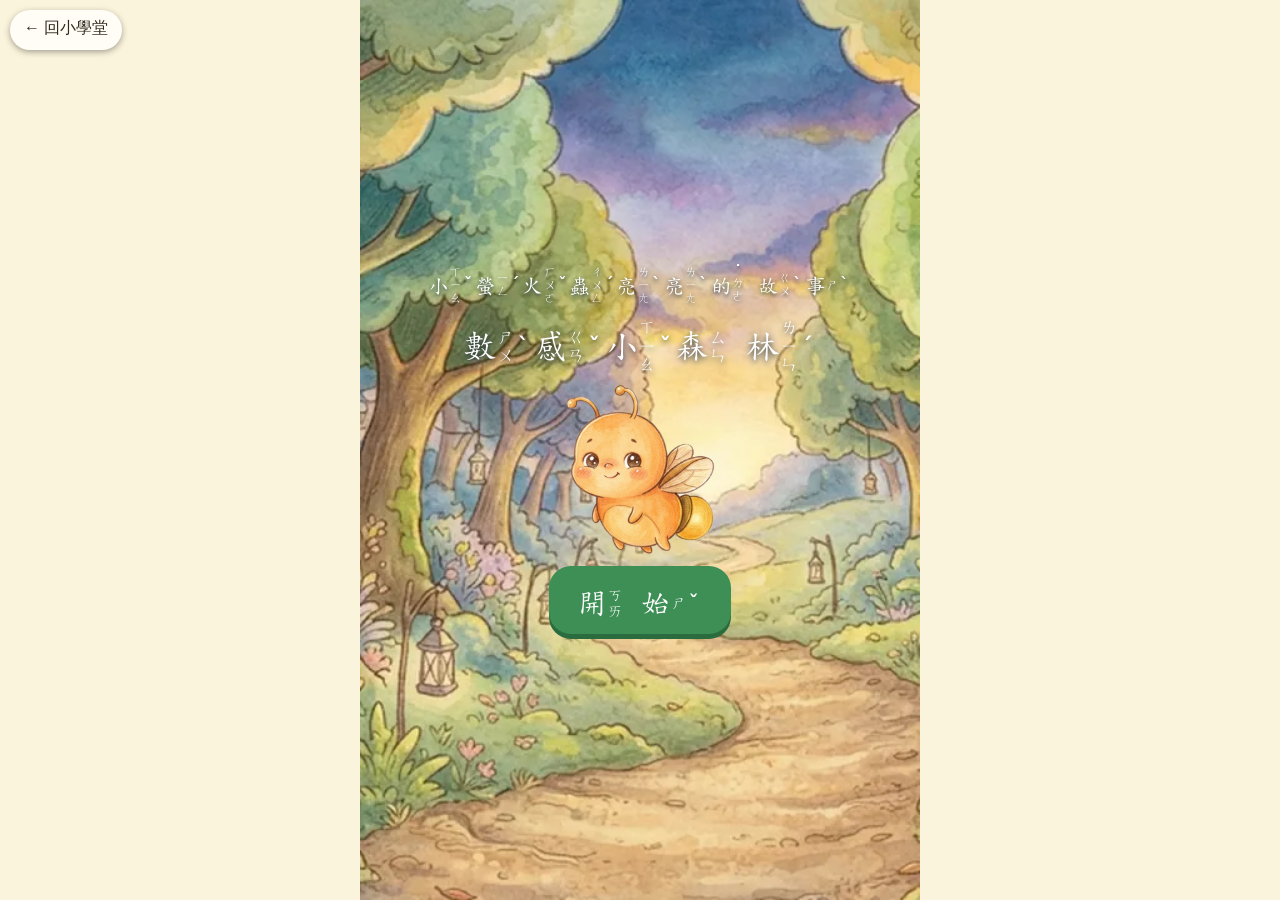
==== g1/index.html @ bee9486f "更新網站 2026-11-02 22:25 Co-Authored-By: Claude Opus 5.5 <noreply@anthropic.com>" ====
<!doctype html>
<html lang="zh-Hant">
<head>
<meta charset="utf-8">
<meta name="viewport" content="width=device-width,initial-scale=1,viewport-fit=cover,user-scalable=no">
<meta name="theme-color" content="#3e8f55">
<title>數感小森林</title>
<link rel="stylesheet" href="style.css?v=202611022225">
</head>
<body>
<main id="app"></main>
<script>window.APP_V="202611022225"</script>
<script src="zy.js?v=202611022225"></script>
<script src="quiz.js?v=202611022225"></script>
<script src="logic.js?v=202611022225"></script>
<script src="story.js?v=202611022225"></script>
<script src="game.js?v=202611022225"></script>
<style>#to-school{position:fixed;left:10px;top:10px;z-index:9999;padding:8px 14px;min-height:40px;border-radius:999px;background:#fffdf6;color:#33291f;font:16px sans-serif;text-decoration:none;box-shadow:0 2px 6px rgba(0,0,0,.35)}</style>
<a id="to-school" href="../" hidden>← 回小學堂</a>
<script>(function(){var a=document.getElementById('to-school');function u(){a.hidden=!document.querySelector('.kicker')}new MutationObserver(u).observe(document.body,{childList:true,subtree:true});u()})()</script>
</body>
</html>
---- g1/style.css ----
@font-face { font-family: "SGKai"; src: url(assets/kai.woff2) format("woff2"); font-display: swap; }
:root { --paper: #fbf4dc; --card: #fffdf7; --ink: #2f4032; --soft: #6b7a66; --line: #dcd2ac; --leaf: #3e8f55; --sun: #f2b632; --berry: #d6476b; --good: #2f9e6a; --warn: #d9772b; --sky: #3b82c4; }
* { box-sizing: border-box; -webkit-tap-highlight-color: transparent; }
html, body { margin: 0; background: var(--paper); color: var(--ink); font-family: "SGKai", "DFKai-SB", "BiauKai", "Kaiti TC", serif; overscroll-behavior: none; }
body { line-height: 1.6; font-size: 24px; }
#app { max-width: 560px; margin: 0 auto; padding: 8px 14px 28px; min-height: 100dvh; }
button { font: inherit; color: inherit; cursor: pointer; }
.num { font-family: "Trebuchet MS", "Arial Rounded MT Bold", Arial, sans-serif; font-weight: 700; }
.num.big { font-size: 40px; }
/* 注音 */
.zc { display: inline-flex; align-items: center; white-space: nowrap; line-height: 1.2; vertical-align: middle; }
.bp { position: relative; display: inline-flex; flex-direction: column; align-items: center; justify-content: center; width: 1.3em; padding-right: .42em; margin-left: .04em; font: 400 max(.46em, 11px)/1.02 "Microsoft JhengHei", "PingFang TC", "Noto Sans TC", system-ui, sans-serif; color: inherit; letter-spacing: 0; }
.bp span { display: block; }
.bp .tone { position: absolute; right: 0; top: 50%; transform: translateY(-55%); font-style: normal; line-height: 1; }
.bp .qing { display: block; font-style: normal; line-height: .5; }
.parent .bp { display: none; }
/* 上方 */
.top { display: flex; align-items: center; gap: 8px; margin-bottom: 8px; min-height: 52px; }
.icon-btn { width: 50px; height: 50px; border-radius: 50%; border: 2px solid var(--line); background: var(--card); font-size: 24px; flex: none; line-height: 1; padding: 0; }
.dots { flex: 1; display: flex; gap: 6px; align-items: center; min-width: 0; }
.dots i { width: 15px; height: 15px; border-radius: 50%; background: #e9dfbd; }
.dots i.g2 { background: var(--sun); } .dots i.g1 { background: #f7dc8f; } .dots i.g0 { background: #cbbf9a; }
.sem { background: var(--leaf); color: #fff; border-radius: 12px; padding: 2px 9px; font-size: 18px; flex: none; }
.skip { border: 2px solid var(--line); background: var(--card); border-radius: 22px; padding: 4px 13px; font-size: 19px; min-height: 48px; }
.say { display: flex; gap: 8px; align-items: flex-start; }
.spk { width: 46px; height: 46px; flex: none; border-radius: 50%; border: 2px solid var(--sun); background: #fff6d6; font-size: 21px; padding: 0; line-height: 1; }
.prompt1 { font-size: 27px; line-height: 1.45; flex: 1; }
.prompt1 .num { font-size: 32px; color: var(--berry); }
.scene { margin: 8px 0; } .scene:empty { display: none; }
.work { margin: 8px 0; }
.mg { font-size: 25px; min-height: 8px; text-align: center; line-height: 1.4; }
.mg.good { color: var(--good); } .mg.hint { color: var(--warn); }
.actions { display: flex; gap: 10px; justify-content: center; flex-wrap: wrap; margin-top: 8px; }
.btn { border: none; background: var(--leaf); color: #fff; border-radius: 22px; padding: 10px 28px; font-size: 26px; min-height: 66px; box-shadow: 0 5px 0 #2a6c3e; }
.btn.big { font-size: 30px; min-width: 150px; }
.btn.alt { background: #fff; color: var(--ink); box-shadow: 0 5px 0 var(--line); border: 2px solid var(--line); }
.btn:active { transform: translateY(3px); box-shadow: 0 2px 0 #2a6c3e; }
/* 物品 */
.ic { display: block; width: 100%; height: 100%; }
.it, .di, .fi { position: relative; display: inline-flex; align-items: center; justify-content: center; }
.bdg { position: absolute; right: -4px; top: -6px; min-width: 25px; height: 25px; background: var(--berry); color: #fff; border-radius: 13px; font: 700 16px/25px Arial, sans-serif; text-align: center; padding: 0 3px; font-style: normal; z-index: 2; pointer-events: none; }
.items { display: grid; grid-template-columns: repeat(5, 1fr); gap: 5px; justify-items: center; align-items: center; max-width: 360px; margin: 0 auto; }
.items > * { width: 100%; aspect-ratio: 1; max-width: 66px; }
.items.szS { grid-template-columns: repeat(5, 1fr); gap: 3px; } .items.szS > * { max-width: 48px; }
.gone { opacity: .28; filter: grayscale(1); display: inline-flex; }
.ghost { opacity: .35; outline: 3px dashed var(--line); border-radius: 12px; display: inline-flex; }
.empty { width: 120px; margin: 0 auto; }
.ani { display: block; max-width: 100%; height: 100%; object-fit: contain; pointer-events: none; user-select: none; }
.it svg, .it img { pointer-events: none; }
.lightme { background: none; border: none; padding: 0; position: relative; }
.lightme .tail { transition: .2s; }
.lightme.on .tail, .it.on .tail { fill: #ffe35c; filter: drop-shadow(0 0 7px #ffc400); }
.flash { animation: flash .35s 3 alternate; }
@keyframes flash { to { filter: brightness(1.35) drop-shadow(0 0 7px #ffc400); background-color: #fff2a8; } }
.shake { animation: shk .35s; } @keyframes shk { 25% { transform: translateX(-7px); } 75% { transform: translateX(7px); } }
.pop { animation: pop .3s; } @keyframes pop { from { transform: scale(.82); opacity: 0; } }
/* 選項 */
.opts { display: grid; gap: 10px; }
.opts.n2 { grid-template-columns: 1fr 1fr; } .opts.n3 { grid-template-columns: 1fr 1fr 1fr; } .opts.n4 { grid-template-columns: 1fr 1fr; }
.opt { min-height: 84px; border: 3px solid var(--line); background: var(--card); border-radius: 20px; font-size: 25px; padding: 7px 5px; display: flex; flex-direction: column; align-items: center; justify-content: center; line-height: 1.25; box-shadow: 0 4px 0 var(--line); position: relative; }
.opt.yes { border-color: var(--good); background: #e4f7ea; } .opt.no { border-color: #d9b4a8; opacity: .55; }
.opt .ic { width: 66px; height: 66px; } .opt .ani { height: 64px; }
.swatch { display: block; width: 58px; height: 28px; border-radius: 14px; margin-bottom: 3px; }
/* 拖放 */
.dg { touch-action: none; user-select: none; cursor: grab; }
.lift { opacity: .3; }
.ghost-d { position: fixed; z-index: 99; pointer-events: none; margin: 0; }
.pile { display: flex; flex-wrap: wrap; justify-content: center; gap: 5px; min-height: 66px; padding: 6px; background: #f4ebc9; border-radius: 16px; }
.di { width: 58px; height: 58px; }
.dz { border: 3px dashed #bba873; border-radius: 18px; background: #fffbe9; margin-top: 9px; }
.dz-in { display: flex; flex-wrap: wrap; gap: 3px; justify-content: center; align-items: center; min-height: 60px; padding: 4px; }
.dz-in .di { width: 50px; height: 50px; }
#dz { display: flex; align-items: center; padding: 5px; min-height: 120px; }
.dz-ic { width: 66px; flex: none; } #dz .dz-in { flex: 1; }
.plates { display: grid; grid-template-columns: 1fr 1fr; gap: 9px; }
.plate { border-radius: 50%; aspect-ratio: 1.1; display: flex; align-items: center; justify-content: center; border-style: solid; background: #fff; }
.bins { display: grid; gap: 8px; } .bins.n2, .bins.n4 { grid-template-columns: 1fr 1fr; } .bins.n3 { grid-template-columns: 1fr 1fr 1fr; }
.bin { padding: 5px; text-align: center; min-height: 118px; }
.bin b { font-weight: 400; font-size: 23px; }
.outl { display: block; width: 62px; height: 62px; margin: 0 auto; opacity: .3; filter: grayscale(.4); }
.binic { display: block; width: 44px; height: 44px; margin: 0 auto; }
.can { border-style: solid; border-width: 4px; border-top-width: 10px; border-radius: 8px 8px 18px 18px; }
.di.sel { outline: 4px solid var(--sun); border-radius: 8px; }
.ani-d { width: 62px; height: 62px; }
.boat { border: none; background: linear-gradient(#b87b45, #8a5a2b); border-radius: 12px 12px 60px 60px; padding: 9px; min-height: 96px; }
.boat .dz-in { min-height: 72px; } .boat .di { width: 54px; height: 54px; }
/* 兩群 */
.two { display: flex; align-items: center; gap: 6px; justify-content: center; }
.grp { flex: 1; min-width: 0; background: #fffbe9; border: 2px solid var(--line); border-radius: 16px; padding: 7px 4px; min-height: 76px; }
.grp-t { margin: 0 0 3px; font-size: 21px; text-align: center; line-height: 1.2; }
.grp .items { grid-template-columns: repeat(4, 1fr); } .sign { font-family: Arial; font-size: 34px; color: var(--berry); }
.two .grp .items > * { max-width: 46px; }
.two.small .grp { padding: 4px; }
/* 串 */
.strand { display: flex; margin: 3px auto; max-width: 340px; background: linear-gradient(transparent 46%, #8a5a2b 46%, #8a5a2b 54%, transparent 54%); justify-content: space-between; }
.strand > * { width: 9.6%; aspect-ratio: 1; display: block; }
.strand.tied { background: linear-gradient(transparent 44%, #d6476b 44%, #d6476b 56%, transparent 56%); }
.strand .bdg { min-width: 18px; height: 18px; font-size: 12px; line-height: 18px; }
.loose { display: flex; gap: 4px; justify-content: center; margin-top: 6px; flex-wrap: wrap; } .loose > * { width: 32px; height: 32px; }
.two.small .loose > * { width: 16px; height: 16px; } .two.small .strand > * { min-width: 0; }
.rack { min-height: 60px; } .rack-b { display: flex; flex-wrap: wrap; gap: 1px; margin: 2px; background: #f4ebc9; border-radius: 8px; padding: 1px; }
.rack-b .cellb { width: 26px; height: 42px; } .rack-b .tied { width: 62px; height: 62px; }
.rack { display: flex; flex-wrap: wrap; flex-direction: column; gap: 2px; }
.strand .cellb { width: 9.6%; aspect-ratio: 1; }
.pile.small .sb { width: 50px; height: 50px; border: none; background: none; padding: 0; }
/* 樹枝 */
.sticks { display: flex; flex-wrap: wrap; gap: 1px; justify-content: center; }
.sticks .bdl { width: 60px; height: 66px; } .sticks .one { width: 26px; height: 58px; }
.sticks.ones { margin-top: 5px; }
.two.small .sticks .bdl { width: 40px; height: 44px; } .two.small .sticks .one { width: 15px; height: 34px; }
.offable { background: none; border: none; padding: 0; cursor: pointer; } .out { opacity: .15; pointer-events: none; filter: grayscale(1); }
.flyaway { animation: fly .7s forwards; } @keyframes fly { to { transform: translate(35px, -90px) rotate(20deg); opacity: 0; } }
/* 十格盤 */
.frame { display: grid; grid-template-columns: repeat(5, 1fr); gap: 3px; max-width: 340px; margin: 5px auto; background: #8a5a2b; padding: 4px; border-radius: 10px; }
.cell { aspect-ratio: 1; background: #fffbe9; border-radius: 5px; display: flex; align-items: center; justify-content: center; }
.cell > * { width: 92%; height: 92%; } .fi { pointer-events: none; }
.fab .frame { max-width: 270px; }
.gone-row { display: flex; gap: 3px; justify-content: center; } .gone-row > * { width: 28px; height: 28px; }
/* 比長短 */
.track { position: relative; padding: 8px 0 8px 18px; background: #f4ebc9; border-radius: 14px; overflow: hidden; }
.startline { position: absolute; left: 16px; top: 0; bottom: 0; width: 5px; background: var(--berry); }
.worm { display: flex; align-items: center; margin: 7px 0; }
.seg { width: 34px; height: 34px; border-radius: 50%; border: 2px solid #fff6; margin-right: -2px; }
.wface { width: 36px; height: 36px; border-radius: 50%; position: relative; border: 2px solid #fff6; }
.wface::before, .wface::after { content: ''; position: absolute; top: 12px; width: 7px; height: 7px; border-radius: 50%; background: #23304a; } .wface::before { left: 8px; } .wface::after { right: 7px; }
.seg .bdg { font-size: 12px; min-width: 17px; height: 17px; line-height: 17px; }
.aw { touch-action: none; cursor: grab; width: max-content; } .aw.snap { filter: drop-shadow(0 0 5px #ffc400); }
.stand { position: relative; display: flex; justify-content: space-around; align-items: flex-end; height: 240px; background: #f4ebc9; border-radius: 14px; border-bottom: 6px solid #8a5a2b; }
.tall { text-align: center; display: flex; flex-direction: column; align-items: center; justify-content: flex-end; } .tall small { font-size: 18px; line-height: 1.1; }
.aw.v { align-self: flex-end; }
.ground { position: absolute; bottom: 0; left: 0; right: 0; height: 0; }
.hop { display: flex; align-items: center; height: 56px; } .hop .it { width: 32px; height: 32px; } .far .hop .ani { margin-left: 3px; }
/* 排隊 */
.queue { display: flex; align-items: flex-end; justify-content: flex-start; gap: 2px; background: #f4ebc9; border-radius: 14px; padding: 6px 2px; overflow: hidden; }
.front { font-size: 19px; color: var(--berry); flex: none; align-self: center; }
.q-a { flex: 1 1 0; min-width: 0; max-width: 64px; height: 78px; background: none; border: 3px solid transparent; border-radius: 12px; padding: 0; position: relative; display: block; }
.q-a .ani { width: 100%; height: 100%; } .q-a.yes, .q-a.mk { border-color: var(--good); background: #e4f7ea; } .q-a.no { opacity: .45; }
.ani-it { display: block; width: 100%; height: 100%; }
.pairs .pair-r { display: flex; gap: 2px; justify-content: center; } .pairs .it, .pairs .empty1 { width: 52px; height: 56px; }
/* 連線 */
.mt { position: relative; padding: 2px 0; } .mt-l { position: absolute; inset: 0; width: 100%; height: 100%; pointer-events: none; z-index: 2; }
.mt-r { display: flex; justify-content: center; gap: 4px; } .mt-r.bot { margin-top: 70px; }
.mt-a, .mt-b { width: 56px; height: 62px; border: 3px solid transparent; border-radius: 12px; background: #fffbe9; padding: 2px; } .sel { border-color: var(--sun) !important; } .used { background: #e4f7ea; }
.mt-a .ani { height: 100%; width: 100%; }
/* 鐘 */
.clock { display: block; width: min(280px, 72vw); margin: 0 auto; touch-action: none; }
#dial .hh, #dial .mh { cursor: grab; }
.big-ic { width: 130px; height: 130px; margin: 0 auto; }
/* 排事 */
.cards { display: grid; grid-template-columns: 1fr 1fr 1fr; gap: 8px; }
.card1 { position: relative; background: var(--card); border: 3px solid var(--line); border-radius: 16px; padding: 7px 2px; font-size: 23px; line-height: 1.25; } .card1 .ic { width: 62px; height: 62px; margin: 0 auto; }
/* 月曆 */
.cal { background: #fff; border: 3px solid #8a5a2b; border-radius: 13px; padding: 5px; max-width: 370px; margin: 0 auto; } .cal-m { text-align: center; font-size: 21px; line-height: 1.2; }
.cal-h, .cal-g { display: grid; grid-template-columns: repeat(7, 1fr); gap: 2px; text-align: center; } .cal-h b { font-weight: 400; font-size: 20px; line-height: 1.2; }
.cal-d { position: relative; aspect-ratio: 1; min-height: 44px; border: 1px solid var(--line); background: #fffbe9; border-radius: 7px; padding: 0; font: 700 17px Arial, sans-serif; }
.cal-d.mk { background: #ffe08a; border-color: var(--warn); } .cal-d.today { background: #d2ecd6; } .stard { position: absolute; top: -2px; right: 1px; font-size: 13px; font-style: normal; color: var(--warn); }
.scene .cal-d { min-height: 34px; pointer-events: none; font-size: 15px; }
.week { display: grid; grid-template-columns: repeat(7, 1fr); gap: 4px; } .wk { background: #fffbe9; border: 2px solid var(--line); border-radius: 9px; text-align: center; font-size: 22px; } .wk.mk { background: #ffe08a; }
/* 錢 */
.coin { display: block; width: 100%; height: 100%; }
.thing { display: flex; align-items: center; justify-content: center; gap: 7px; } .thing > svg { width: 62px; height: 62px; } .tag { background: #fff6d6; border: 2px solid var(--sun); border-radius: 13px; padding: 1px 13px; }
.tray { min-height: 92px; border-radius: 42px; border-style: solid; background: #f4ebc9; } .tray.tall2 { min-height: 150px; border-radius: 18px; }
.bank { display: flex; gap: 8px; justify-content: center; margin-top: 9px; }
.cb { width: 74px; height: 74px; border: none; background: none; padding: 0; } .cb.big { width: 104px; height: 118px; background: #f4ebc9; border-radius: 15px; padding: 5px; display: flex; flex-direction: column; align-items: center; font-size: 22px; line-height: 1.2; } .cb.big .ic { flex: 1; min-height: 0; }
.tc { width: 44px; height: 44px; border: none; background: none; padding: 0; } .tc.bdl { width: 52px; height: 60px; } .tc.one { width: 26px; height: 58px; }
/* 按鍵 */
.pad { display: grid; grid-template-columns: repeat(3, 1fr); gap: 7px; max-width: 330px; margin: 0 auto; }
.pad-show { grid-column: 1/4; height: 56px; background: #fff; border: 3px solid var(--line); border-radius: 13px; text-align: center; font: 700 38px/50px Arial, sans-serif; color: var(--berry); }
.pad button { height: 62px; border: 2px solid var(--line); border-bottom-width: 5px; background: var(--card); border-radius: 15px; font: 700 31px Arial, sans-serif; }
.pad .pad-ok { background: var(--leaf); color: #fff; border-color: #2a6c3e; font-family: "SGKai", serif; font-weight: 400; } .pad .pad-x { background: #f4ebc9; }
/* 路 */
.road { display: grid; grid-template-columns: repeat(var(--n), 1fr); padding: 4px; border: none; border-top: 3px solid #bda26a; border-bottom: 3px solid #bda26a; background: #e9d6a3; border-radius: 0; min-height: 70px; align-items: center; }
.slot { position: relative; display: block; aspect-ratio: 1; outline: 2px dashed #ad9663; outline-offset: -3px; }
.slot .bdg { top: -9px; }
.paths { background: #f4ebc9; border-radius: 13px; padding: 6px; } .path-r { display: flex; margin: 6px 0; align-items: center; min-height: 40px; }
.path-r .it { width: 38px; height: 38px; flex: none; } .joint { width: 4px; height: 44px; background: var(--berry); margin: 0 3px; flex: none; }
.path-r.foot .it { width: calc(100% / 6); height: 54px; flex: none; }
.path-r.clip .it { width: calc(100% / var(--w)); min-width: 0; height: 30px; flex: none; }
.path-r.foot .it { width: calc(100% / (var(--w) / 3)); }
.path-road { height: 10px; background: #bda26a; border-radius: 5px; }
/* 形狀 */
.tries { display: flex; justify-content: center; gap: 13px; min-height: 150px; align-items: flex-end; overflow: hidden; }
.try { width: 96px; height: 96px; background: none; border: none; padding: 0; position: relative; }
.roll { animation: roll 1.1s forwards; } @keyframes roll { to { transform: translateX(130px) rotate(540deg); opacity: .5; } }
.still { animation: shk .4s; } .fall { animation: fall .6s forwards; } @keyframes fall { 50% { transform: translateY(-50px); } to { transform: translate(60px, 0) rotate(120deg); } }
.dbl { position: absolute; left: 0; bottom: 94%; width: 100%; height: 100%; animation: pop .3s; }
.puz { display: block; width: min(270px, 70vw); margin: 0 auto; background: #fffbe9; border-radius: 13px; touch-action: none; }
.pcs { display: flex; flex-wrap: wrap; gap: 7px; justify-content: center; align-items: center; margin-top: 8px; min-height: 90px; background: #f4ebc9; border-radius: 13px; padding: 5px; } .pc { display: inline-block; } .pc svg { display: block; }
.dot { cursor: pointer; }
.blk-w { display: grid; grid-template-columns: 1fr 1fr; gap: 12px; } .blk { display: grid; gap: 2px; background: #f4ebc9; padding: 4px; border-radius: 9px; }
.bk { aspect-ratio: 1; min-height: 44px; border: 1px dashed #c6b57f; background: #fffbe9; border-radius: 5px; padding: 0; display: block; } .bk.f { background: #4f9ad6; border: 2px solid #2f6da6; }
/* 記錄 */
.marks { display: flex; justify-content: center; gap: 9px; } .mk-b { width: 56px; height: 56px; font-size: 27px; border-radius: 13px; border: 3px solid var(--line); background: var(--card); } .mk-b.sel { border-color: var(--sun); background: #fff6d6; }
.rec { border-bottom: 2px dashed var(--line); padding: 4px 0; } .rec-h { display: flex; gap: 2px; align-items: center; flex-wrap: wrap; } .rec-h b { font-weight: 400; margin-right: 4px; } .rec-h .ic { width: 34px; height: 34px; }
.rec-m { display: flex; align-items: center; gap: 5px; } .addm { width: 52px; height: 52px; border-radius: 50%; border: 2px solid var(--leaf); background: #e4f7ea; font-size: 25px; flex: none; padding: 0; } .ml { border: none; background: none; font-size: 25px; padding: 0 3px; }
.rec-l { display: flex; flex-wrap: wrap; }
.tally .t-row { display: flex; align-items: center; flex-wrap: wrap; gap: 2px; border-bottom: 2px dashed var(--line); padding: 2px 0; } .t-row b { font-weight: 400; margin-right: 6px; } .t-row .it { width: 42px; height: 42px; }
.bundle-big { display: block; width: 132px; height: 150px; border: none; background: none; margin: 0 auto; }
/* 首頁 */
.home-head { position: relative; margin: -8px -14px 8px; padding: 10px 14px 12px; background-size: cover; background-position: center; color: #fff; }
.home-head .vc { position: absolute; right: 10px; top: 10px; }
.logo { font-size: 38px; white-space: nowrap; margin: 0; text-shadow: 0 2px 6px #123; font-weight: 400; } .logo.small { font-size: 30px; }
.kicker { font-size: 24px; margin: 0; text-shadow: 0 2px 4px #123; }
.hero-row { display: flex; align-items: center; gap: 6px; margin-top: 3px; } .hero-row img { width: 72px; flex: none; }
.hero-say { display: flex; align-items: center; gap: 5px; background: #fffef7ee; color: var(--ink); padding: 5px 9px; border-radius: 15px; font-size: 23px; line-height: 1.3; }
.lit-bar { height: 11px; border-radius: 6px; background: #ffffff66; margin-top: 7px; overflow: hidden; } .lit-bar i { display: block; height: 100%; background: var(--sun); }
.part { font-size: 27px; margin: 11px 0 4px; font-weight: 400; color: var(--leaf); }
.stn-grid { display: grid; grid-template-columns: 1fr 1fr; gap: 9px; }
.stn { position: relative; height: 128px; border: 3px solid var(--line); border-radius: 17px; background-size: cover; background-position: center; padding: 0; overflow: hidden; display: flex; flex-direction: column; justify-content: flex-end; filter: saturate(.72) brightness(.92); }
.stn.lit { filter: none; border-color: var(--sun); } .stn.now { filter: none; border-color: var(--leaf); box-shadow: 0 0 0 3px #3e8f5555; }
.stn b { background: #fffef2e6; font-size: 23px; font-weight: 400; line-height: 1.25; padding: 2px 2px; display: block; text-align: center; }
.stn-n { position: absolute; left: 5px; top: 5px; background: var(--ink); color: #fff; border-radius: 12px; min-width: 28px; font: 700 17px/26px Arial; }
.stn-sem { position: absolute; right: 4px; top: 4px; font-size: 16px; padding: 0 5px; line-height: 1.3; } .stn-l { position: absolute; left: 38px; top: 3px; font-size: 16px; }
.dock { display: flex; gap: 8px; margin-top: 13px; } .dock button { flex: 1; min-height: 64px; border-radius: 16px; border: 2px solid var(--line); background: var(--card); font-size: 22px; }
.cover { margin: -8px -14px; min-height: 100dvh; background-size: cover; background-position: center; display: flex; flex-direction: column; align-items: center; justify-content: center; gap: 11px; color: #fff; }
.hero-big { width: 150px; }
.comic { margin: -8px -14px -28px; min-height: 100dvh; background-size: cover; background-position: center; display: flex; flex-direction: column; align-items: center; justify-content: flex-end; padding: 12px; gap: 11px; position: relative; }
.comic-top { position: absolute; top: 9px; left: 9px; right: 9px; display: flex; justify-content: space-between; } .comic-who { width: 170px; max-height: 40vh; object-fit: contain; }
.bubble { display: flex; gap: 7px; background: #fffef7f4; border: 3px solid var(--sun); border-radius: 20px; padding: 11px; width: 100%; align-items: flex-start; } .bubble-t { font-size: 28px; line-height: 1.45; }
.word-card { background: var(--berry); color: #fff; padding: 7px 24px; border-radius: 20px; font-size: 40px; box-shadow: 0 5px 0 #a02d4d; }
.st-img { height: 180px; background-size: cover; background-position: center; border-radius: 17px; display: flex; align-items: flex-end; justify-content: center; } .st-img img { height: 124px; }
.st-name { font-size: 31px; font-weight: 400; margin: 9px 0 3px; display: flex; align-items: center; gap: 7px; flex-wrap: wrap; } .st-say { margin: 3px 0 9px; font-size: 25px; }
.end { margin: -8px -14px -28px; min-height: 100dvh; background-size: cover; display: flex; align-items: center; justify-content: center; padding: 16px; } .end-card { background: #fffef7f2; border-radius: 22px; padding: 15px; text-align: center; width: 100%; } .end-t { font-size: 33px; font-weight: 400; margin: 3px 0; } .end-l { margin: 3px 0 9px; font-size: 25px; } .lamps { margin: 0; font-size: 33px; line-height: 1.1; }
.parent { font-family: "Microsoft JhengHei", sans-serif; font-size: 16px; } .parent table { border-collapse: collapse; width: 100%; } .parent td, .parent th { border: 1px solid var(--line); padding: 3px 5px; }
/* 題庫頁共用 */
.page-h { font-size: 27px; font-weight: 400; margin: 0; } .tag { font-size: 23px; margin: 5px 0; }
.lessons { display: grid; gap: 8px; } .lesson { display: flex; justify-content: space-between; align-items: center; background: var(--card); border: 2px solid var(--line); border-radius: 15px; padding: 9px; font-size: 23px; } .l-t { display: flex; flex-direction: column; } .l-t b { font-weight: 400; } small { font-size: .78em; }
.trail { text-align: center; font-size: 21px; } .prompt { font-size: 26px; line-height: 1.5; } .msg { font-size: 23px; } .msg.good { color: var(--good); } .msg.hint { color: var(--warn); }
.choices.col { display: grid; gap: 8px; width: 100%; } .choice { background: var(--card); border: 3px solid var(--line); border-radius: 15px; min-height: 66px; font-size: 25px; } .choice.no { opacity: .5; }

.opt-t { display: inline-block; line-height: 1.3; }
.opts.n3 .opt { font-size: 22px; }
.opt .opt-t .num { font-size: 26px; }

.path-r .it { flex: 1 1 0; min-width: 0; max-width: 38px; }
.path-r .it svg { width: 100%; }
.joint { flex: none; }
.scene .frame { max-width: 250px; margin: 3px auto; }
.scene .fab .frame { max-width: 250px; }
.pad.done button { display: none; }
.cover { margin-bottom: -28px; }
/* 聲調要看得清楚：獨立一欄、放大加粗 */
.bp { font-size: max(.5em, 12px); line-height: 1.08; width: 1.9em; padding-right: .9em; margin-right: .08em; }
.bp .tone { right: 0; width: .9em; text-align: center; font-size: 1.3em; font-weight: 700; top: 50%; transform: translateY(-50%); }
.bp .qing { font-size: 1.35em; font-weight: 700; line-height: .55; }
/* 聲調欄寬和字級對齊，不壓到注音 */
.bp { width: 2.05em; padding-right: 1.05em; }
.bp .tone { width: .8em; }
.logo { font-size: 34px; } .kicker { font-size: 21px; }
.week { grid-template-columns: repeat(7, minmax(0, 1fr)); gap: 2px; } .wk { font-size: 17px; border-width: 1px; }
/* 觀念引導修改（2026-11）：換位子的散排、十格框外一排、拿走的分兩處、排得對不對、小故事紀錄 */
.items.spread > *:nth-child(odd) { transform: translateY(14px); } .items.spread > *:nth-child(3n) { transform: translate(-6px, -8px); }
.items.spread { grid-template-columns: repeat(4, 1fr); row-gap: 18px; padding-top: 6px; }
.loose-row { display: flex; gap: 6px; justify-content: center; margin: 4px auto; } .loose-row > .it, .loose-row > .gone { width: 44px; height: 44px; }
.frame.loosef .nocell { background: transparent; }
.scene .frame.loosef { background: #c9b48a; }
.lay2 .lay-r { margin: 4px 0; } .lay-t { font-weight: 400; font-size: 21px; display: block; }
.lay2 .path-r { border-bottom: 4px solid #bda26a; justify-content: flex-start; gap: 0; }
.lay2 .path-r .it { max-width: 52px; height: 34px; }
.lay2 .path-r.gappy { gap: 16px; }
.ls-note { display: block; margin: 0 auto 8px; border: 2px dashed var(--line); background: var(--card); border-radius: 14px; font-size: 21px; padding: 4px 12px; }
.comic-top .skip { margin-left: auto; margin-right: 8px; }
.try.lying svg { transform: rotate(90deg); }
.plate.sel { border-color: var(--sun); box-shadow: 0 0 0 4px #f2b63266; }
.top { gap: 5px; flex-wrap: wrap; row-gap: 6px; } .top .icon-btn { width: 44px; height: 44px; } .top .skip { white-space: nowrap; flex: none; padding: 4px 9px; }
.lay2 { background: #f4ebc9; border-radius: 13px; padding: 6px 8px; } .lay-svg { display: block; width: 100%; height: auto; }

/* 單元數感測驗 */
.quiz-entry { position: relative; z-index: 2; display: flex; align-items: center; gap: 10px; width: 100%; background: rgba(255,253,247,.97); border-radius: 16px; border-bottom: 4px solid #d8c9a6; padding: 8px 14px; margin-bottom: 10px; min-height: 58px; }
.quiz-entry b { font-size: 21px; flex: 0 0 auto; white-space: nowrap; text-align: left; }
.quiz-entry small { font-size: 15px; color: var(--soft); flex: 1; min-width: 0; text-align: right; }
.quiz-entry > span { font-family: system-ui, sans-serif; font-size: 22px; }
.q-units { display: flex; flex-direction: column; gap: 10px; }
.q-unit { background: var(--card); border: 2px solid var(--line); border-radius: 14px; padding: 10px; display: flex; flex-direction: column; gap: 5px; }
.q-unit > b { font-size: 20px; }
.q-unit > small { font-size: 15px; color: var(--soft); line-height: 1.6; }
.q-lv { display: grid; grid-template-columns: repeat(3, 1fr); gap: 5px; }
.q-lv button { display: flex; flex-direction: column; align-items: center; background: #fff7e0; border: 2px solid var(--sun); border-bottom-width: 4px; border-radius: 10px; padding: 5px 2px; min-height: 58px; font-size: 16px; }
.q-lv button small { font-size: 13px; color: var(--soft); }
.q-bar { height: 8px; background: #eef0f4; border-radius: 99px; overflow: hidden; margin-bottom: 6px; }
.q-bar i { display: block; height: 100%; background: var(--leaf); }
.q-pic { white-space: pre-line; text-align: left; width: fit-content; max-width: 100%; margin-left: auto !important; margin-right: auto !important; font-size: 26px; line-height: 1.35; font-family: system-ui, sans-serif; margin: 8px 0; word-break: break-all; }
.choices.col .choice { width: 100%; }
/* 應用題（讀題驗收） */
.wp-in { margin-top: 10px; }
.wp-item .sem { font-size: 14px; white-space: normal; text-align: right; max-width: 42%; font-style: normal; }
.wp-tools { display: flex; gap: 8px; justify-content: center; flex-wrap: wrap; margin: 6px 0; }
.wp-tools .btn { min-width: 0; min-height: 46px; padding: 4px 16px; font-size: 19px; }
.wp-tools .btn.lit { background: #fff1c2; border-color: var(--sun); }
.wp-tools .btn[disabled] { opacity: .45; }
.wp-hints, .wp-guide { background: #fffaf0; border: 2px dashed var(--sun); border-radius: 14px; padding: 8px 10px; margin: 6px 0; text-align: left; }
.wp-hints[hidden], .wp-guide[hidden], #wpa[hidden] { display: none !important; }
.wp-gh { display: flex; align-items: center; justify-content: space-between; gap: 8px; font-size: 17px; }
.wp-x { background: var(--card); border: 2px solid var(--line); border-radius: 10px; padding: 2px 12px; font-size: 16px; min-height: 40px; }
.wp-hints ol { margin: 6px 0 0; padding-left: 1.5em; font-size: 18px; line-height: 1.7; }
.wp-sq { font-size: 20px; line-height: 1.6; margin: 6px 0; }
.wp-sq small { display: block; color: var(--soft); font-size: 15px; }
.wp-dots i { display: inline-block; width: 10px; height: 10px; border-radius: 50%; background: #e3dccb; margin-left: 4px; }
.wp-dots i.d { background: var(--good); } .wp-dots i.now { background: var(--sun); }
.wp-guide .choices.col, .wp-ch { margin: 4px auto; }
.wp-guide .choice, .wp-ch .choice { font-size: 19px; line-height: 1.45; padding: 6px 8px; max-width: none; }
.wp-guide .choice.ok, .wp-ch .choice.ok { background: #d9f3e4; border-color: var(--good); opacity: 1; }
.wp-ch .choice.on { background: #fff1c2; border-color: var(--sun); }
.wp-sum { margin: 6px 0 0; padding-left: 1.2em; font-size: 18px; line-height: 1.6; }
.wp-sum small { color: var(--soft); margin-right: 6px; }
.wp-lab { margin-top: 6px; }
.wp-think { margin-top: 6px; color: var(--ink); font-size: .9em; text-align: left; }
.wp-tip { text-align: center; font-size: 17px; }
/* 應用題：開始的兩個並列按鈕、破題問句、作答後檢查、分組列表、紀錄的卡住層 */
.wp-start { display: flex; gap: 8px; justify-content: center; align-items: stretch; margin: 8px 0; }
.wp-start .btn { flex: 1 1 0; min-width: 0; min-height: 52px; padding: 4px 10px; font-size: 20px; }
.wp-start #wpsay { flex: 0 0 auto; padding: 4px 12px; }
.wp-tools[hidden], .wp-cue[hidden] { display: none !important; }
.wp-cue { background: #eef6ff; border-left: 5px solid #7aa7d9; border-radius: 10px; padding: 6px 10px; margin: 6px 0 0; font-size: 19px; line-height: 1.6; text-align: left; }
.wp-check { background: #f3faf5; border: 2px solid #9fd3b2; border-radius: 14px; padding: 8px 10px; margin: 8px 0; text-align: left; }
.wp-check > b { font-size: 18px; }
.wp-check .choices.col { margin: 4px auto; }
.wp-check .choice { font-size: 19px; line-height: 1.45; padding: 6px 8px; max-width: none; }
.wp-check .choice.ok { background: #d9f3e4; border-color: var(--good); opacity: 1; }
.wp-km { font-size: 18px; line-height: 1.6; margin-top: 4px; }
.wp-km:empty { display: none; }
.wp-gt { display: flex; justify-content: space-between; align-items: baseline; gap: 8px; font-size: 18px; margin: 14px 2px 6px; text-align: left; }
.wp-gt > span { flex: 1 1 auto; min-width: 0; }
.wp-gt small { font-size: 14px; color: var(--soft); font-weight: normal; white-space: nowrap; }
.wp-lay { display: block; font-size: 13px; color: #a3541c; margin-top: 2px; line-height: 1.5; }
.q-tbl { margin: 8px auto; max-width: 100%; overflow-x: auto; }
.q-tbl table { margin: auto; border-collapse: collapse; font-size: 17px; }
.q-tbl td { border: 1px solid #cdbf9e; padding: 4px 8px; text-align: center; white-space: nowrap; background: #fffdf6; }
.q-tbl tr:first-child td, .q-tbl td:first-child { background: #f3e8cd; font-weight: 600; }
.q-tnote { text-align: center; font-size: 15px; margin-top: 4px; }
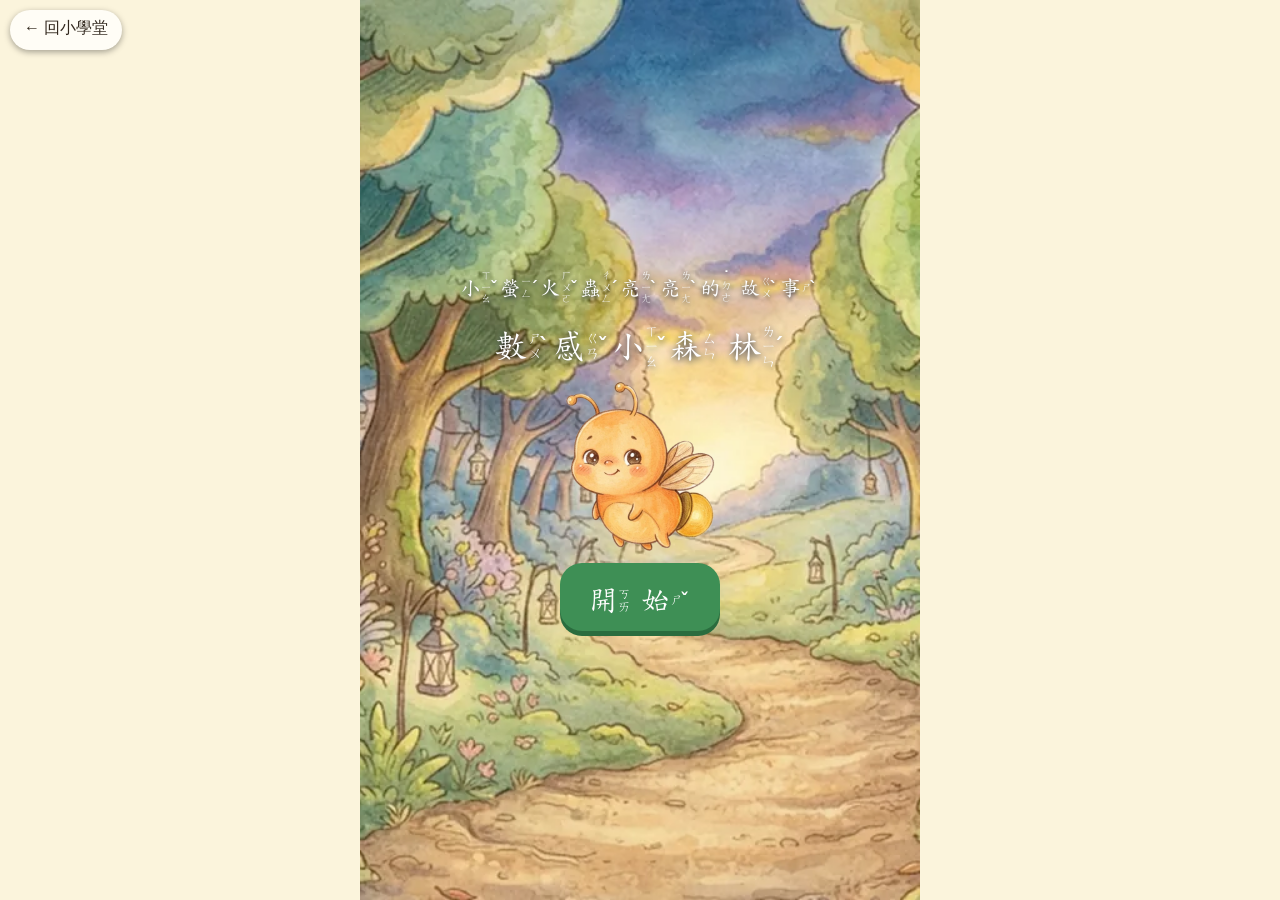
==== commit 1b9ba529: "更新網站 2026-11-03 08:29 Co-Authored-By: Claude Opus 5.5 <noreply@anthropic.com>" ====
--- a/g1/index.html
+++ b/g1/index.html
@@ -5,16 +5,16 @@
 <meta name="viewport" content="width=device-width,initial-scale=1,viewport-fit=cover,user-scalable=no">
 <meta name="theme-color" content="#3e8f55">
 <title>數感小森林</title>
-<link rel="stylesheet" href="style.css?v=202611022225">
+<link rel="stylesheet" href="style.css?v=202611030829">
 </head>
 <body>
 <main id="app"></main>
-<script>window.APP_V="202611022225"</script>
-<script src="zy.js?v=202611022225"></script>
-<script src="quiz.js?v=202611022225"></script>
-<script src="logic.js?v=202611022225"></script>
-<script src="story.js?v=202611022225"></script>
-<script src="game.js?v=202611022225"></script>
+<script>window.APP_V="202611030829"</script>
+<script src="zy.js?v=202611030829"></script>
+<script src="quiz.js?v=202611030829"></script>
+<script src="logic.js?v=202611030829"></script>
+<script src="story.js?v=202611030829"></script>
+<script src="game.js?v=202611030829"></script>
 <style>#to-school{position:fixed;left:10px;top:10px;z-index:9999;padding:8px 14px;min-height:40px;border-radius:999px;background:#fffdf6;color:#33291f;font:16px sans-serif;text-decoration:none;box-shadow:0 2px 6px rgba(0,0,0,.35)}</style>
 <a id="to-school" href="../" hidden>← 回小學堂</a>
 <script>(function(){var a=document.getElementById('to-school');function u(){a.hidden=!document.querySelector('.kicker')}new MutationObserver(u).observe(document.body,{childList:true,subtree:true});u()})()</script>
--- a/g1/style.css
+++ b/g1/style.css
@@ -265,6 +265,11 @@
 .top { gap: 5px; flex-wrap: wrap; row-gap: 6px; } .top .icon-btn { width: 44px; height: 44px; } .top .skip { white-space: nowrap; flex: none; padding: 4px 9px; }
 .lay2 { background: #f4ebc9; border-radius: 13px; padding: 6px 8px; } .lay-svg { display: block; width: 100%; height: auto; }
 
+/* 注音縮小（2026-11-03 老師要求：版面更好讀）；聲調比例放大，保持看得清楚 */
+.bp { font-size: max(0.42em, 11px); line-height: 1.05; width: 1.62em; padding-right: .7em; margin-right: .06em; }
+.bp .tone { width: .7em; font-size: 1.45em; line-height: .8; }
+.bp .qing { font-size: 1.35em; line-height: .55; }
+
 /* 單元數感測驗 */
 .quiz-entry { position: relative; z-index: 2; display: flex; align-items: center; gap: 10px; width: 100%; background: rgba(255,253,247,.97); border-radius: 16px; border-bottom: 4px solid #d8c9a6; padding: 8px 14px; margin-bottom: 10px; min-height: 58px; }
 .quiz-entry b { font-size: 21px; flex: 0 0 auto; white-space: nowrap; text-align: left; }
